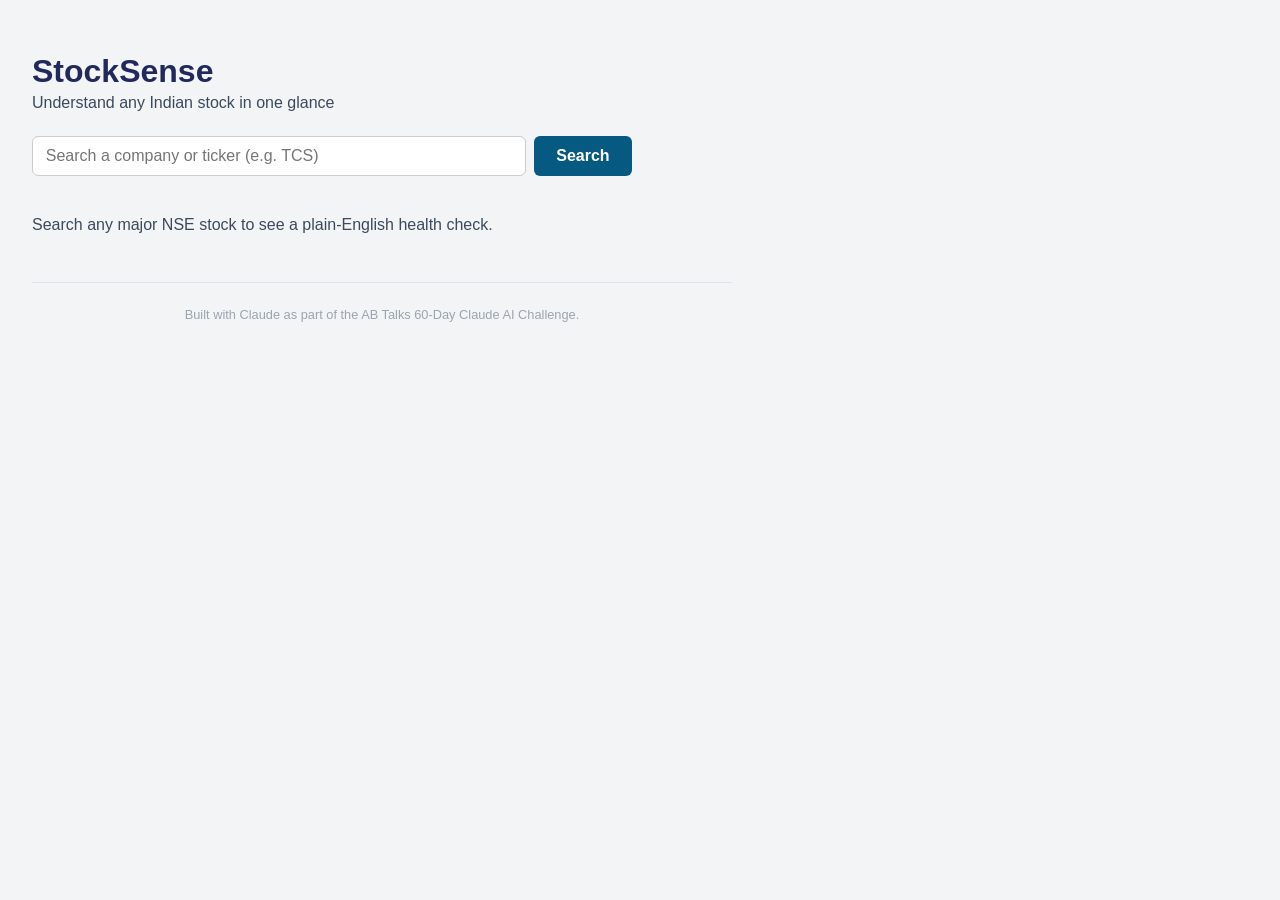
==== index.html @ bdf16038 "v01 completed" ====
<!DOCTYPE html>
<html lang="en">
<head>
  <meta charset="UTF-8" />
  <meta name="viewport" content="width=device-width, initial-scale=1.0" />
  <title>StockSense</title>
  <link rel="stylesheet" href="style.css" />
</head>
<body>
  <header>
    <h1>StockSense</h1>
    <p class="tagline">Understand any Indian stock in one glance</p>
  </header>

  <main>
    <div class="search-bar">
      <input type="text" id="search-input" placeholder="Search a company or ticker (e.g. TCS)" />
      <button id="search-button">Search</button>
    </div>

    <div id="results">
      <p class="idle-message">Search any major NSE stock to see a plain-English health check.</p>
    </div>
  </main>

  <footer class="site-footer">
    Built with Claude as part of the AB Talks 60-Day Claude AI Challenge.
  </footer>

  <script src="script.js"></script>
</body>
</html>
---- style.css ----
* {
  box-sizing: border-box;
}

body {
  font-family: -apple-system, "Segoe UI", Roboto, sans-serif;
  margin: 0;
  padding: 2rem;
  background: #f3f4f6;
  color: #111827;
}

header {
  margin-bottom: 1.5rem;
}

h1 {
  color: #21295c;
  margin-bottom: 0.25rem;
}

.tagline {
  color: #3a4a5c;
  margin-top: 0;
}

.search-bar {
  display: flex;
  gap: 0.5rem;
  margin-bottom: 1.5rem;
  max-width: 600px;
}

#search-input {
  flex: 1;
  padding: 0.6rem 0.8rem;
  font-size: 1rem;
  border: 1px solid #ccc;
  border-radius: 6px;
}

#search-input:focus {
  outline: 2px solid #065a82;
  border-color: #065a82;
}

#search-button {
  padding: 0.6rem 1.4rem;
  font-size: 1rem;
  background: #065a82;
  color: white;
  border: none;
  border-radius: 6px;
  cursor: pointer;
  font-weight: 600;
}

#search-button:hover {
  background: #054864;
}

#results {
  max-width: 700px;
}

.idle-message,
.error-message,
.loading-message {
  color: #3a4a5c;
  font-size: 1rem;
  padding: 1rem 0;
}

.error-message {
  background: #fdeaea;
  border-left: 4px solid #dc2626;
  padding: 1rem;
  border-radius: 4px;
  color: #7a1f1f;
}

/* --- Snapshot Card --- */

.snapshot-card {
  background: white;
  border-radius: 10px;
  padding: 1.5rem;
  box-shadow: 0 1px 3px rgba(0, 0, 0, 0.08);
  margin-bottom: 1.5rem;
}

.snapshot-header {
  display: flex;
  justify-content: space-between;
  align-items: baseline;
  flex-wrap: wrap;
  gap: 0.5rem;
  margin-bottom: 0.75rem;
}

.snapshot-company-name {
  font-size: 1.3rem;
  font-weight: 700;
  color: #21295c;
  margin: 0;
}

.snapshot-ticker {
  font-size: 0.9rem;
  color: #6b7280;
  font-weight: 600;
  background: #eaf2f8;
  padding: 0.15rem 0.5rem;
  border-radius: 4px;
}

.snapshot-price-row {
  display: flex;
  gap: 2rem;
  flex-wrap: wrap;
  margin-bottom: 1rem;
}

.snapshot-stat-label {
  font-size: 0.78rem;
  color: #6b7280;
  text-transform: uppercase;
  letter-spacing: 0.03em;
  margin-bottom: 0.15rem;
}

.snapshot-stat-value {
  font-size: 1.25rem;
  font-weight: 700;
  color: #111827;
}

.snapshot-sector {
  display: inline-block;
  font-size: 0.85rem;
  color: #1c7293;
  background: #eaf2f8;
  padding: 0.25rem 0.6rem;
  border-radius: 4px;
  margin-bottom: 0.75rem;
}

.snapshot-description {
  font-size: 0.95rem;
  color: #3a4a5c;
  line-height: 1.5;
  margin-bottom: 0.75rem;
}

.snapshot-updated {
  font-size: 0.78rem;
  color: #9aa5b1;
  font-style: italic;
}

/* --- Ratios Card (Day 5) --- */

.ratios-card {
  background: white;
  border-radius: 10px;
  padding: 1.5rem;
  box-shadow: 0 1px 3px rgba(0, 0, 0, 0.08);
  margin-bottom: 1.5rem;
}

.section-title {
  font-size: 1.05rem;
  color: #21295c;
  margin: 0 0 1rem 0;
}

.ratios-empty {
  color: #6b7280;
  font-size: 0.95rem;
}

.ratio-row {
  border-top: 1px solid #eef0f2;
  padding: 0.85rem 0;
}

.ratio-row:first-of-type {
  border-top: none;
  padding-top: 0;
}

.ratio-row-top {
  display: flex;
  justify-content: space-between;
  align-items: center;
  gap: 0.5rem;
  margin-bottom: 0.2rem;
}

.ratio-label {
  font-weight: 600;
  font-size: 0.95rem;
  color: #111827;
}

.ratio-badge {
  font-size: 0.72rem;
  font-weight: 700;
  padding: 0.2rem 0.55rem;
  border-radius: 999px;
  text-transform: uppercase;
  letter-spacing: 0.02em;
  white-space: nowrap;
}

.ratio-badge-good {
  background: #dcf5e3;
  color: #16a34a;
}

.ratio-badge-average {
  background: #fef3d9;
  color: #b7791f;
}

.ratio-badge-concerning {
  background: #fdeaea;
  color: #dc2626;
}

.ratio-badge-unknown {
  background: #eceff1;
  color: #6b7280;
}

.ratio-value {
  font-size: 1.1rem;
  font-weight: 700;
  color: #111827;
  margin-bottom: 0.15rem;
}

.ratio-explanation {
  font-size: 0.85rem;
  color: #6b7280;
  line-height: 1.4;
}

.ratios-disclaimer {
  font-size: 0.78rem;
  color: #9aa5b1;
  font-style: italic;
  margin-top: 1rem;
  margin-bottom: 0;
}

/* Red Flags section arrives Day 6 — no styles needed yet */

/* Responsive */
@media (max-width: 600px) {
  body {
    padding: 1rem;
  }
  .snapshot-price-row {
    gap: 1rem;
  }
}
/* --- Red Flags Card (Day 6) --- */

.flags-card {
  border-radius: 10px;
  padding: 1.5rem;
  box-shadow: 0 1px 3px rgba(0, 0, 0, 0.08);
  margin-bottom: 1.5rem;
}

.flags-card-clear {
  background: white;
  border-left: 4px solid #16a34a;
}

.flags-card-warning {
  background: white;
  border-left: 4px solid #e8a33d;
}

.flags-clear-message {
  color: #16a34a;
  font-weight: 600;
  font-size: 0.95rem;
  margin: 0;
}

.flags-list {
  margin: 0;
  padding-left: 1.2rem;
}

.flag-item {
  font-size: 0.9rem;
  color: #3a4a5c;
  line-height: 1.5;
  margin-bottom: 0.6rem;
}

.flag-item:last-child {
  margin-bottom: 0;
}

/* --- Footer (Day 6 — required) --- */

.site-footer {
  max-width: 700px;
  margin-top: 2rem;
  padding-top: 1.5rem;
  border-top: 1px solid #dde3e8;
  font-size: 0.8rem;
  color: #9aa5b1;
  text-align: center;
}

/* --- Visual cohesion pass (Day 6) --- */
/* Unifies spacing rhythm across Snapshot, Ratios, and Red Flags cards */

.snapshot-card,
.ratios-card,
.flags-card {
  margin-bottom: 1.25rem;
}
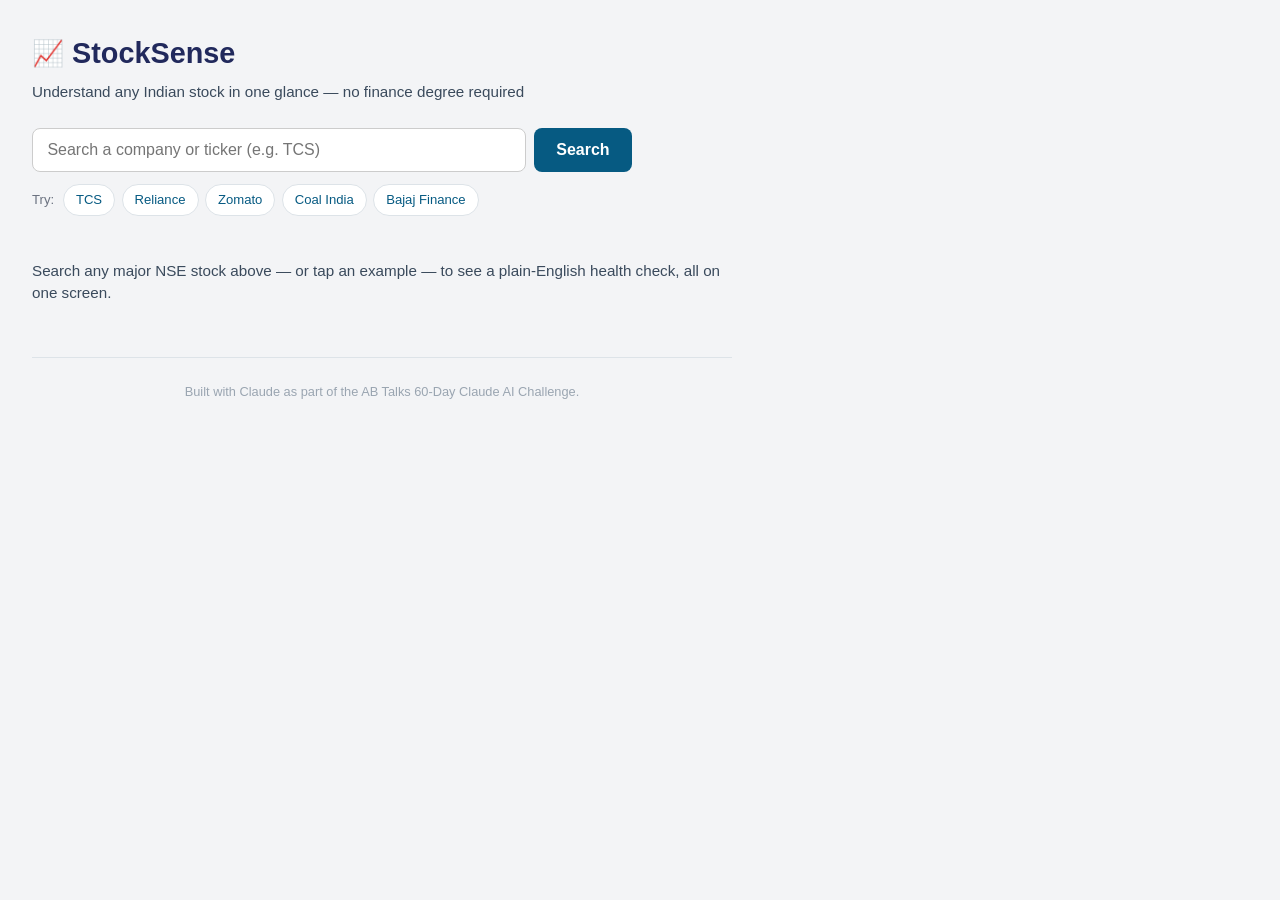
==== commit 4447e493: "Update project" ====
--- a/index.html
+++ b/index.html
@@ -3,23 +3,46 @@
 <head>
   <meta charset="UTF-8" />
   <meta name="viewport" content="width=device-width, initial-scale=1.0" />
-  <title>StockSense</title>
+  <title>StockSense — Understand any Indian stock in one glance</title>
+  <meta name="description" content="Search any major NSE-listed Indian stock and get a plain-English snapshot, ratio breakdown, and red-flag check — built for beginners, no jargon." />
+  <link rel="icon" href="data:image/svg+xml,<svg xmlns=%22http://www.w3.org/2000/svg%22 viewBox=%220 0 100 100%22><rect width=%22100%22 height=%22100%22 rx=%2220%22 fill=%22%23065A82%22/><path d=%22M20 65 L40 45 L55 58 L80 30%22 stroke=%22white%22 stroke-width=%228%22 fill=%22none%22 stroke-linecap=%22round%22 stroke-linejoin=%22round%22/></svg>" />
   <link rel="stylesheet" href="style.css" />
 </head>
 <body>
   <header>
-    <h1>StockSense</h1>
-    <p class="tagline">Understand any Indian stock in one glance</p>
+    <div class="logo-row">
+      <div class="logo-mark" aria-hidden="true">📈</div>
+      <h1>StockSense</h1>
+    </div>
+    <p class="tagline">Understand any Indian stock in one glance — no finance degree required</p>
   </header>
 
   <main>
-    <div class="search-bar">
-      <input type="text" id="search-input" placeholder="Search a company or ticker (e.g. TCS)" />
-      <button id="search-button">Search</button>
+    <form class="search-bar" id="search-form" role="search">
+      <label for="search-input" class="visually-hidden">Search a company or ticker</label>
+      <input
+        type="text"
+        id="search-input"
+        placeholder="Search a company or ticker (e.g. TCS)"
+        autocomplete="off"
+        aria-label="Search a company or ticker"
+      />
+      <button type="submit" id="search-button">Search</button>
+    </form>
+
+    <div class="quick-chips" id="quick-chips" aria-label="Example searches">
+      <span class="quick-chips-label">Try:</span>
+      <button type="button" class="chip" data-ticker="TCS">TCS</button>
+      <button type="button" class="chip" data-ticker="RELIANCE">Reliance</button>
+      <button type="button" class="chip" data-ticker="ZOMATO">Zomato</button>
+      <button type="button" class="chip" data-ticker="COALINDIA">Coal India</button>
+      <button type="button" class="chip" data-ticker="BAJFINANCE">Bajaj Finance</button>
     </div>
 
-    <div id="results">
-      <p class="idle-message">Search any major NSE stock to see a plain-English health check.</p>
+    <div id="results" aria-live="polite">
+      <div class="idle-state">
+        <p class="idle-message">Search any major NSE stock above — or tap an example — to see a plain-English health check, all on one screen.</p>
+      </div>
     </div>
   </main>
 
--- a/style.css
+++ b/style.css
@@ -1,5 +1,21 @@
 * {
   box-sizing: border-box;
+}
+
+:root {
+  --navy: #21295c;
+  --deep: #065a82;
+  --teal: #1c7293;
+  --ice: #eaf2f8;
+  --slate: #3a4a5c;
+  --gray: #6b7280;
+  --good: #16a34a;
+  --good-bg: #dcf5e3;
+  --average: #b7791f;
+  --average-bg: #fef3d9;
+  --concerning: #dc2626;
+  --concerning-bg: #fdeaea;
+  --card-shadow: 0 1px 3px rgba(0, 0, 0, 0.08);
 }
 
 body {
@@ -8,75 +24,203 @@
   padding: 2rem;
   background: #f3f4f6;
   color: #111827;
+  line-height: 1.5;
+}
+
+.visually-hidden {
+  position: absolute;
+  width: 1px;
+  height: 1px;
+  padding: 0;
+  margin: -1px;
+  overflow: hidden;
+  clip: rect(0, 0, 0, 0);
+  white-space: nowrap;
+  border: 0;
 }
 
 header {
   margin-bottom: 1.5rem;
 }
 
+.logo-row {
+  display: flex;
+  align-items: center;
+  gap: 0.5rem;
+}
+
+.logo-mark {
+  font-size: 1.6rem;
+  line-height: 1;
+}
+
 h1 {
-  color: #21295c;
-  margin-bottom: 0.25rem;
+  color: var(--navy);
+  margin: 0;
+  font-size: 1.8rem;
 }
 
 .tagline {
-  color: #3a4a5c;
-  margin-top: 0;
+  color: var(--slate);
+  margin: 0.35rem 0 0 0;
+  font-size: 0.95rem;
 }
 
 .search-bar {
   display: flex;
   gap: 0.5rem;
-  margin-bottom: 1.5rem;
+  margin-bottom: 0.75rem;
   max-width: 600px;
 }
 
 #search-input {
   flex: 1;
-  padding: 0.6rem 0.8rem;
+  padding: 0.65rem 0.9rem;
   font-size: 1rem;
   border: 1px solid #ccc;
-  border-radius: 6px;
+  border-radius: 8px;
+  transition: border-color 0.15s ease, box-shadow 0.15s ease;
+  min-height: 44px;
 }
 
 #search-input:focus {
-  outline: 2px solid #065a82;
-  border-color: #065a82;
+  outline: none;
+  border-color: var(--deep);
+  box-shadow: 0 0 0 3px rgba(6, 90, 130, 0.15);
 }
 
 #search-button {
-  padding: 0.6rem 1.4rem;
+  padding: 0.65rem 1.4rem;
   font-size: 1rem;
-  background: #065a82;
+  background: var(--deep);
   color: white;
   border: none;
-  border-radius: 6px;
+  border-radius: 8px;
   cursor: pointer;
   font-weight: 600;
+  min-height: 44px;
+  transition: background 0.15s ease, transform 0.1s ease;
 }
 
 #search-button:hover {
   background: #054864;
 }
 
+#search-button:active {
+  transform: scale(0.97);
+}
+
+#search-button:focus-visible {
+  outline: 2px solid var(--navy);
+  outline-offset: 2px;
+}
+
+.quick-chips {
+  display: flex;
+  align-items: center;
+  flex-wrap: wrap;
+  gap: 0.4rem;
+  margin-bottom: 1.5rem;
+  max-width: 700px;
+}
+
+.quick-chips-label {
+  font-size: 0.82rem;
+  color: var(--gray);
+  margin-right: 0.15rem;
+}
+
+.chip {
+  font-size: 0.82rem;
+  background: white;
+  border: 1px solid #dde3e8;
+  color: var(--deep);
+  padding: 0.3rem 0.75rem;
+  border-radius: 999px;
+  cursor: pointer;
+  transition: background 0.15s ease, border-color 0.15s ease;
+  min-height: 32px;
+}
+
+.chip:hover {
+  background: var(--ice);
+  border-color: var(--deep);
+}
+
+.chip:focus-visible {
+  outline: 2px solid var(--deep);
+  outline-offset: 2px;
+}
+
 #results {
   max-width: 700px;
 }
 
-.idle-message,
-.error-message,
-.loading-message {
-  color: #3a4a5c;
-  font-size: 1rem;
-  padding: 1rem 0;
+.idle-state {
+  padding: 1.25rem 0;
+}
+
+.idle-message {
+  color: var(--slate);
+  font-size: 0.95rem;
+  margin: 0;
 }
 
 .error-message {
-  background: #fdeaea;
-  border-left: 4px solid #dc2626;
-  padding: 1rem;
+  background: var(--concerning-bg);
+  border-left: 4px solid var(--concerning);
+  padding: 1rem 1.1rem;
+  border-radius: 6px;
+  color: #7a1f1f;
+  font-size: 0.95rem;
+}
+
+/* --- Fade-in micro-interaction --- */
+
+.fade-in {
+  animation: fadeIn 0.25s ease;
+}
+
+@keyframes fadeIn {
+  from { opacity: 0; transform: translateY(4px); }
+  to { opacity: 1; transform: translateY(0); }
+}
+
+@media (prefers-reduced-motion: reduce) {
+  .fade-in { animation: none; }
+  .chip, #search-button, #search-input { transition: none; }
+}
+
+/* --- Loading Skeleton --- */
+
+.skeleton-card {
+  background: white;
+  border-radius: 10px;
+  padding: 1.5rem;
+  box-shadow: var(--card-shadow);
+  margin-bottom: 1.25rem;
+}
+
+.skeleton-line {
+  height: 14px;
   border-radius: 4px;
-  color: #7a1f1f;
+  background: linear-gradient(90deg, #eef0f2 25%, #f7f8f9 37%, #eef0f2 63%);
+  background-size: 400% 100%;
+  animation: shimmer 1.4s ease infinite;
+  margin-bottom: 0.7rem;
+}
+
+.skeleton-title { width: 45%; height: 20px; }
+.skeleton-short { width: 30%; }
+.skeleton-medium { width: 75%; margin-bottom: 0; }
+
+@keyframes shimmer {
+  0% { background-position: 100% 50%; }
+  100% { background-position: 0 50%; }
+}
+
+@media (prefers-reduced-motion: reduce) {
+  .skeleton-line { animation: none; }
 }
 
 /* --- Snapshot Card --- */
@@ -85,8 +229,8 @@
   background: white;
   border-radius: 10px;
   padding: 1.5rem;
-  box-shadow: 0 1px 3px rgba(0, 0, 0, 0.08);
-  margin-bottom: 1.5rem;
+  box-shadow: var(--card-shadow);
+  margin-bottom: 1.25rem;
 }
 
 .snapshot-header {
@@ -101,15 +245,15 @@
 .snapshot-company-name {
   font-size: 1.3rem;
   font-weight: 700;
-  color: #21295c;
+  color: var(--navy);
   margin: 0;
 }
 
 .snapshot-ticker {
   font-size: 0.9rem;
-  color: #6b7280;
+  color: var(--gray);
   font-weight: 600;
-  background: #eaf2f8;
+  background: var(--ice);
   padding: 0.15rem 0.5rem;
   border-radius: 4px;
 }
@@ -123,7 +267,7 @@
 
 .snapshot-stat-label {
   font-size: 0.78rem;
-  color: #6b7280;
+  color: var(--gray);
   text-transform: uppercase;
   letter-spacing: 0.03em;
   margin-bottom: 0.15rem;
@@ -138,8 +282,8 @@
 .snapshot-sector {
   display: inline-block;
   font-size: 0.85rem;
-  color: #1c7293;
-  background: #eaf2f8;
+  color: var(--teal);
+  background: var(--ice);
   padding: 0.25rem 0.6rem;
   border-radius: 4px;
   margin-bottom: 0.75rem;
@@ -147,7 +291,7 @@
 
 .snapshot-description {
   font-size: 0.95rem;
-  color: #3a4a5c;
+  color: var(--slate);
   line-height: 1.5;
   margin-bottom: 0.75rem;
 }
@@ -158,24 +302,24 @@
   font-style: italic;
 }
 
-/* --- Ratios Card (Day 5) --- */
+/* --- Ratios Card --- */
 
 .ratios-card {
   background: white;
   border-radius: 10px;
   padding: 1.5rem;
-  box-shadow: 0 1px 3px rgba(0, 0, 0, 0.08);
-  margin-bottom: 1.5rem;
+  box-shadow: var(--card-shadow);
+  margin-bottom: 1.25rem;
 }
 
 .section-title {
   font-size: 1.05rem;
-  color: #21295c;
+  color: var(--navy);
   margin: 0 0 1rem 0;
 }
 
 .ratios-empty {
-  color: #6b7280;
+  color: var(--gray);
   font-size: 0.95rem;
 }
 
@@ -206,32 +350,20 @@
 .ratio-badge {
   font-size: 0.72rem;
   font-weight: 700;
-  padding: 0.2rem 0.55rem;
+  padding: 0.2rem 0.6rem;
   border-radius: 999px;
   text-transform: uppercase;
   letter-spacing: 0.02em;
   white-space: nowrap;
-}
-
-.ratio-badge-good {
-  background: #dcf5e3;
-  color: #16a34a;
-}
-
-.ratio-badge-average {
-  background: #fef3d9;
-  color: #b7791f;
-}
-
-.ratio-badge-concerning {
-  background: #fdeaea;
-  color: #dc2626;
-}
-
-.ratio-badge-unknown {
-  background: #eceff1;
-  color: #6b7280;
-}
+  display: inline-flex;
+  align-items: center;
+  gap: 0.2rem;
+}
+
+.ratio-badge-good { background: var(--good-bg); color: var(--good); }
+.ratio-badge-average { background: var(--average-bg); color: var(--average); }
+.ratio-badge-concerning { background: var(--concerning-bg); color: var(--concerning); }
+.ratio-badge-unknown { background: #eceff1; color: var(--gray); }
 
 .ratio-value {
   font-size: 1.1rem;
@@ -242,8 +374,8 @@
 
 .ratio-explanation {
   font-size: 0.85rem;
-  color: #6b7280;
-  line-height: 1.4;
+  color: var(--gray);
+  line-height: 1.45;
 }
 
 .ratios-disclaimer {
@@ -254,38 +386,21 @@
   margin-bottom: 0;
 }
 
-/* Red Flags section arrives Day 6 — no styles needed yet */
-
-/* Responsive */
-@media (max-width: 600px) {
-  body {
-    padding: 1rem;
-  }
-  .snapshot-price-row {
-    gap: 1rem;
-  }
-}
-/* --- Red Flags Card (Day 6) --- */
+/* --- Red Flags Card --- */
 
 .flags-card {
+  background: white;
   border-radius: 10px;
   padding: 1.5rem;
-  box-shadow: 0 1px 3px rgba(0, 0, 0, 0.08);
-  margin-bottom: 1.5rem;
-}
-
-.flags-card-clear {
-  background: white;
-  border-left: 4px solid #16a34a;
-}
-
-.flags-card-warning {
-  background: white;
-  border-left: 4px solid #e8a33d;
-}
+  box-shadow: var(--card-shadow);
+  margin-bottom: 1.25rem;
+}
+
+.flags-card-clear { border-left: 4px solid var(--good); }
+.flags-card-warning { border-left: 4px solid #e8a33d; }
 
 .flags-clear-message {
-  color: #16a34a;
+  color: var(--good);
   font-weight: 600;
   font-size: 0.95rem;
   margin: 0;
@@ -298,7 +413,7 @@
 
 .flag-item {
   font-size: 0.9rem;
-  color: #3a4a5c;
+  color: var(--slate);
   line-height: 1.5;
   margin-bottom: 0.6rem;
 }
@@ -307,7 +422,7 @@
   margin-bottom: 0;
 }
 
-/* --- Footer (Day 6 — required) --- */
+/* --- Footer --- */
 
 .site-footer {
   max-width: 700px;
@@ -319,11 +434,12 @@
   text-align: center;
 }
 
-/* --- Visual cohesion pass (Day 6) --- */
-/* Unifies spacing rhythm across Snapshot, Ratios, and Red Flags cards */
-
-.snapshot-card,
-.ratios-card,
-.flags-card {
-  margin-bottom: 1.25rem;
+/* --- Responsive --- */
+
+@media (max-width: 600px) {
+  body { padding: 1.25rem; }
+  h1 { font-size: 1.5rem; }
+  .snapshot-price-row { gap: 1rem; }
+  .search-bar { max-width: 100%; }
+  .quick-chips { max-width: 100%; }
 }
